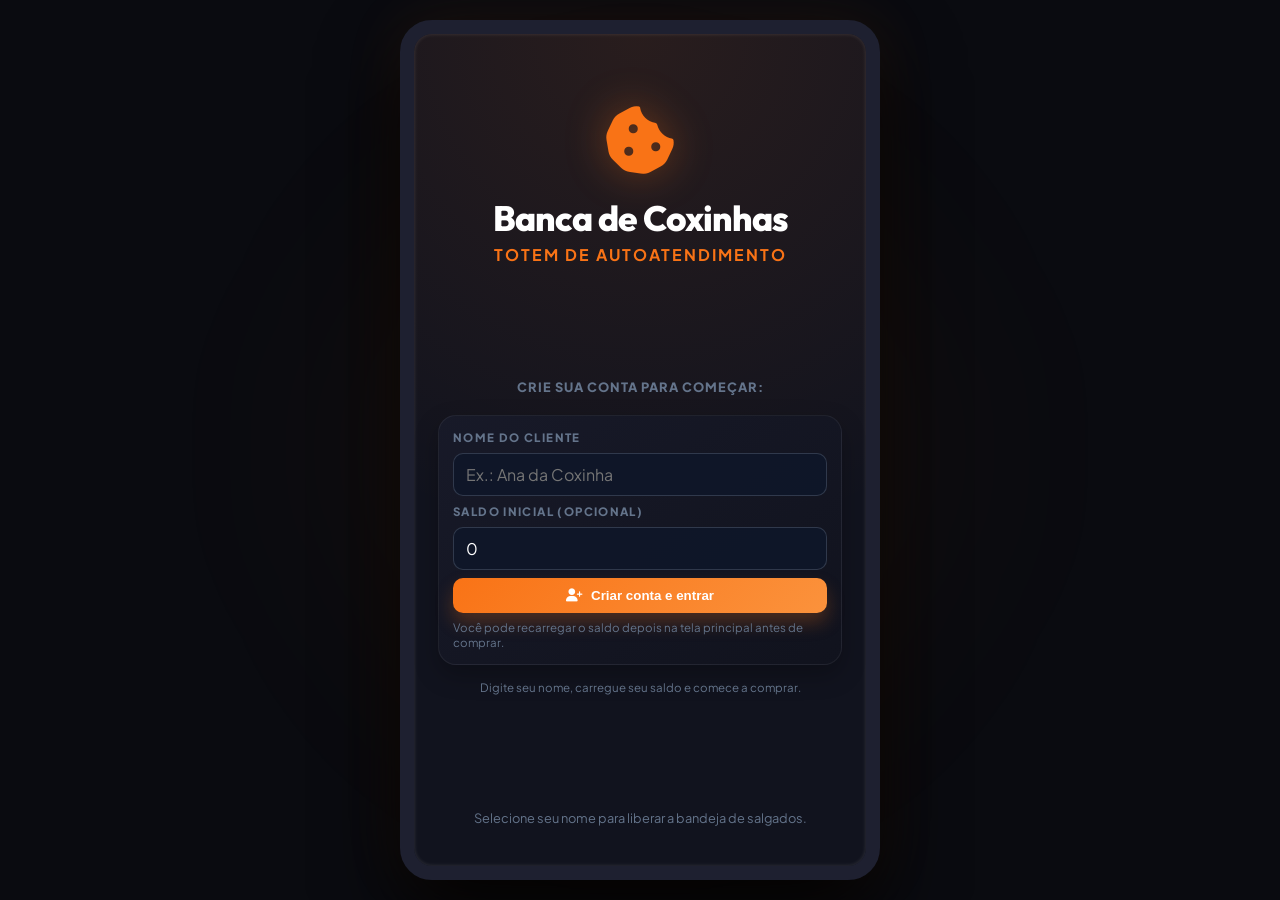
==== target/classes/static/index.html @ 480f500a "first commit" ====
<!DOCTYPE html>
<html lang="pt-BR">
<head>
    <meta charset="UTF-8">
    <meta name="viewport" content="width=device-width, initial-scale=1.0, maximum-scale=1.0, user-scalable=no">
    <title>Totem de Autoatendimento - Nota por Coxinha</title>
    <!-- Google Fonts -->
    <link rel="preconnect" href="https://fonts.googleapis.com">
    <link rel="preconnect" href="https://fonts.gstatic.com" crossorigin>
    <link href="https://fonts.googleapis.com/css2?family=Outfit:wght@400;600;700;800&family=Plus+Jakarta+Sans:wght@400;600;700;800&display=swap" rel="stylesheet">
    <!-- FontAwesome for Icons -->
    <link rel="stylesheet" href="https://cdnjs.cloudflare.com/ajax/libs/font-awesome/6.4.0/css/all.min.css">
    <!-- Custom Style Sheet -->
    <link rel="stylesheet" href="style.css">
</head>
<body>
    <!-- Background Ambient glow -->
    <div class="kiosk-ambient-glow"></div>

    <!-- MAIN KIOSK TERMINAL (TOTEM) -->
    <div class="kiosk-terminal">
        
        <!-- SCREEN 1: WELCOME & PROFILE LOGIN -->
        <div id="screen-welcome" class="kiosk-screen active">
            <div class="welcome-header">
                <i class="fa-solid fa-cookie-bite welcome-logo"></i>
                <h1>Banca de Coxinhas</h1>
                <p>Totem de Autoatendimento</p>
            </div>
            
            <div class="welcome-body">
                <p class="section-title">CRIE SUA CONTA PARA COMEÇAR:</p>
                <div class="welcome-card register-card">
                    <label for="cliente-nome">Nome do cliente</label>
                    <input id="cliente-nome" type="text" class="welcome-input" placeholder="Ex.: Ana da Coxinha" autocomplete="off">

                    <label for="cliente-saldo-inicial">Saldo inicial (opcional)</label>
                    <input id="cliente-saldo-inicial" type="number" min="0" step="0.01" class="welcome-input" value="0">

                    <button id="btn-cadastrar-cliente" class="btn-primary" onclick="cadastrarCliente()">
                        <i class="fa-solid fa-user-plus"></i> Criar conta e entrar
                    </button>
                    <p class="helper-text">Você pode recarregar o saldo depois na tela principal antes de comprar.</p>
                </div>

                <p class="helper-text">Digite seu nome, carregue seu saldo e comece a comprar.</p>
            </div>
            
            <div class="welcome-footer">
                <p>Selecione seu nome para liberar a bandeja de salgados.</p>
            </div>
        </div>

        <!-- SCREEN 2: MAIN MENU & CHECKOUT -->
        <div id="screen-menu" class="kiosk-screen">
            <!-- Totem Top Bar -->
            <header class="totem-topbar">
                <div class="totem-user">
                    <i class="fa-solid fa-user-circle avatar-icon"></i>
                    <div class="totem-user-info">
                        <span id="totem-client-name">Carregando...</span>
                        <span class="user-badge">Cliente Identificado</span>
                    </div>
                </div>
                <div class="topbar-actions">
                    <span id="api-status-chip" class="api-status-chip"><i class="fa-solid fa-wifi"></i> API conectando...</span>
                    <span class="mini-badge">Tempo real</span>
                    <button class="btn-logout" onclick="logoutCliente()">
                        <i class="fa-solid fa-right-from-bracket"></i> Sair
                    </button>
                </div>
            </header>

            <!-- Active Balance Widget -->
            <div class="totem-balance-card">
                <div class="balance-details">
                    <span class="balance-title">SEU CRÉDITO DISPONÍVEL</span>
                    <div class="balance-value">
                        <span class="currency">R$</span>
                        <span id="totem-client-balance">0,00</span>
                    </div>
                </div>
                <button class="btn-insert-cash" onclick="abrirRecargaModal()">
                    <i class="fa-solid fa-wallet"></i> Inserir Notas
                </button>
            </div>

            <!-- Scrollable Order Menu -->
            <div class="totem-menu-container">
                <div class="menu-tabs">
                    <button class="menu-tab-btn active" onclick="switchKioskSection('menu')">
                        <i class="fa-solid fa-utensils"></i> Cardápio
                    </button>
                    <button class="menu-tab-btn" onclick="switchKioskSection('history')">
                        <i class="fa-solid fa-receipt"></i> Meus Pedidos
                    </button>
                    <button class="menu-tab-btn" onclick="switchKioskSection('audit')">
                        <i class="fa-solid fa-chart-line"></i> Auditoria
                    </button>
                </div>

                <!-- SECTION A: CARDAPIO (VITRINE) -->
                <div id="kiosk-section-menu" class="kiosk-section active">
                    <div class="strategy-selector-kiosk">
                        <span>Estratégia de Preço:</span>
                        <select id="select-strategy" class="select-premium" onchange="carregarCardapio()">
                            <option value="REGULAR">Preço Normal (Regular)</option>
                            <option value="HAPPY_HOUR">Happy Hour (10% OFF)</option>
                        </select>
                    </div>

                    <div id="coxinhas-list" class="coxinhas-list-kiosk">
                        <!-- Cards das coxinhas dinâmicas -->
                    </div>
                </div>

                <!-- SECTION B: HISTÓRICO DE PEDIDOS ATIVOS (PARA ESTORNO) -->
                <div id="kiosk-section-history" class="kiosk-section">
                    <div class="section-title-wrapper">
                        <h3>Pedidos Efetuados</h3>
                        <p>Toque em "Estornar" para desfazer a operação</p>
                    </div>
                    <div id="historico-pedidos-list" class="kiosk-orders-list">
                        <!-- Pedidos do cliente -->
                    </div>
                    <div id="empty-history" class="empty-state">
                        <i class="fa-solid fa-receipt"></i>
                        <p>Nenhum pedido efetuado por você ainda.</p>
                    </div>
                </div>

                <!-- SECTION C: AUDITORIA GERAL (PARA O PROFESSOR) -->
                <div id="kiosk-section-audit" class="kiosk-section">
                    <div class="audit-subtabs">
                        <button id="subtab-financeiro" class="audit-subtab-btn active" onclick="switchAuditSubtab('financeiro')">
                            Lançamentos Financeiros
                        </button>
                        <button id="subtab-estoque" class="audit-subtab-btn" onclick="switchAuditSubtab('estoque')">
                            Movimentação de Estoque
                        </button>
                    </div>
                    
                    <div id="kiosk-audit-financeiro" class="audit-timeline active">
                        <!-- Timeline financeira -->
                    </div>
                    <div id="kiosk-audit-estoque" class="audit-timeline">
                        <!-- Timeline de estoque -->
                    </div>
                </div>

            </div>
        </div>

    </div>

    <!-- INSERT NOTES MODAL (SELF-SERVICE BILL ACCEPTOR SIMULATOR) -->
    <div id="recarga-modal" class="modal">
        <div class="modal-content glassmorphism">
            <div class="modal-header">
                <h2>Aceitador de Cédulas</h2>
                <span class="close-btn" onclick="fecharRecargaModal()">&times;</span>
            </div>
            <div class="modal-body">
                <p class="modal-instruction">Insira notas físicas no caixa eletrônico para converter em saldo:</p>
                <div class="notes-grid">
                    <button class="note-btn note-2" onclick="inserirNota(2)">R$ 2</button>
                    <button class="note-btn note-5" onclick="inserirNota(5)">R$ 5</button>
                    <button class="note-btn note-10" onclick="inserirNota(10)">R$ 10</button>
                    <button class="note-btn note-20" onclick="inserirNota(20)">R$ 20</button>
                    <button class="note-btn note-50" onclick="inserirNota(50)">R$ 50</button>
                    <button class="note-btn note-100" onclick="inserirNota(100)">R$ 100</button>
                    <button class="note-btn note-200" onclick="inserirNota(200)">R$ 200</button>
                </div>
            </div>
            <div class="modal-footer">
                <p><i class="fa-solid fa-circle-info"></i> O sistema simula a transação e atualiza o saldo na hora.</p>
            </div>
        </div>
    </div>

    <!-- TOAST NOTIFICATIONS -->
    <div id="toast" class="toast"></div>

    <script src="app.js"></script>
</body>
</html>
---- target/classes/static/style.css ----
/* ESTILOS GERAIS */
:root {
    --bg-kiosk: #0a0b10;
    --bg-screen: #11131e;
    --bg-card: #181a29;
    --bg-card-hover: #1f2238;
    --border-color: rgba(255, 255, 255, 0.06);
    
    --text-main: #f8fafc;
    --text-sub: #64748b;
    --text-muted: #475569;
    
    --color-orange: #f97316; /* Amber/Coxinha */
    --color-orange-glow: rgba(249, 115, 22, 0.35);
    --color-green: #10b981; /* Dinheiro/Saldo */
    --color-green-glow: rgba(16, 185, 129, 0.3);
    --color-red: #ef4444; /* Estorno/Cancelar */
    --color-red-glow: rgba(239, 68, 68, 0.35);
    --color-blue: #3b82f6; /* Auditoria */
    
    --font-primary: 'Plus Jakarta Sans', -apple-system, sans-serif;
    --font-display: 'Outfit', -apple-system, sans-serif;
    --transition: all 0.25s cubic-bezier(0.4, 0, 0.2, 1);
}

* {
    margin: 0;
    padding: 0;
    box-sizing: border-box;
    user-select: none;
    -webkit-tap-highlight-color: transparent;
}

body {
    background-color: var(--bg-kiosk);
    color: var(--text-main);
    font-family: var(--font-primary);
    min-height: 100vh;
    display: flex;
    justify-content: center;
    align-items: center;
    overflow: hidden;
    position: relative;
}

/* Ambient glow para simular iluminação de totem */
.kiosk-ambient-glow {
    position: absolute;
    width: 800px;
    height: 800px;
    border-radius: 50%;
    background: radial-gradient(circle, rgba(249, 115, 22, 0.08) 0%, transparent 70%);
    top: 50%;
    left: 50%;
    transform: translate(-50%, -50%);
    z-index: -1;
    filter: blur(80px);
}

/* TOTEM DE AUTOATENDIMENTO (MOCKUP FÍSICO) */
.kiosk-terminal {
    width: 480px;
    height: 860px;
    border-radius: 32px;
    border: 14px solid #1e2030; /* Moldura do totem */
    background-color: var(--bg-screen);
    position: relative;
    box-shadow: 0 35px 80px rgba(0, 0, 0, 0.95), 
                0 0 60px rgba(249, 115, 22, 0.1),
                inset 0 0 4px rgba(255, 255, 255, 0.15);
    overflow: hidden;
    display: flex;
    flex-direction: column;
    z-index: 10;
}

/* Telas do Totem */
.kiosk-screen {
    display: none;
    flex-direction: column;
    width: 100%;
    height: 100%;
    overflow: hidden;
}
.kiosk-screen.active {
    display: flex;
}

/* 1. SCREEN DE BOAS VINDAS (WELCOME) */
#welcome-clients-list {
    max-height: 270px;
    overflow-y: auto;
}

.welcome-card {
    background: linear-gradient(145deg, rgba(24, 26, 41, 0.98), rgba(17, 19, 30, 0.98));
    border: 1px solid var(--border-color);
    border-radius: 18px;
    padding: 14px;
    box-shadow: 0 10px 24px rgba(0, 0, 0, 0.25);
    display: flex;
    flex-direction: column;
    gap: 8px;
    text-align: left;
}

.welcome-card label {
    font-size: 0.72rem;
    text-transform: uppercase;
    letter-spacing: 0.12em;
    color: var(--text-sub);
    font-weight: 800;
}

.welcome-input {
    width: 100%;
    border: 1px solid rgba(148, 163, 184, 0.25);
    background: rgba(15, 23, 42, 0.9);
    color: #fff;
    border-radius: 10px;
    padding: 10px 12px;
    font: inherit;
}

.btn-primary {
    display: inline-flex;
    align-items: center;
    justify-content: center;
    gap: 8px;
    border: none;
    border-radius: 10px;
    background: linear-gradient(135deg, #f97316, #fb923c);
    color: #fff;
    padding: 10px 12px;
    font-weight: 800;
    cursor: pointer;
    box-shadow: 0 10px 18px rgba(249, 115, 22, 0.25);
}

.helper-text {
    color: var(--text-sub);
    font-size: 0.72rem;
    line-height: 1.25;
}

.divider-line {
    color: var(--text-sub);
    font-size: 0.72rem;
    text-transform: uppercase;
    letter-spacing: 0.18em;
}

#screen-welcome {
    justify-content: space-between;
    padding: 40px 24px;
    text-align: center;
    background: radial-gradient(circle at top, rgba(249, 115, 22, 0.1) 0%, transparent 60%);
}
.welcome-header {
    margin-top: 30px;
}
.welcome-logo {
    font-size: 4.5rem;
    color: var(--color-orange);
    filter: drop-shadow(0 0 20px var(--color-orange-glow));
    margin-bottom: 20px;
    animation: pulseLogo 3s infinite alternate;
}
.welcome-header h1 {
    font-family: var(--font-display);
    font-size: 2.2rem;
    font-weight: 800;
    color: #fff;
    letter-spacing: -1px;
}
.welcome-header p {
    font-size: 1rem;
    color: var(--color-orange);
    font-weight: 700;
    letter-spacing: 2px;
    text-transform: uppercase;
    margin-top: 4px;
}
.welcome-body {
    flex: 1;
    display: flex;
    flex-direction: column;
    justify-content: center;
    gap: 16px;
    margin: 40px 0;
}
.section-title {
    font-size: 0.8rem;
    font-weight: 800;
    color: var(--text-sub);
    letter-spacing: 1px;
    margin-bottom: 4px;
}
.welcome-clients {
    display: flex;
    flex-direction: column;
    gap: 12px;
}
.btn-client-select {
    background-color: var(--bg-card);
    border: 1px solid var(--border-color);
    padding: 22px;
    border-radius: 16px;
    color: #fff;
    font-family: var(--font-primary);
    font-size: 1.1rem;
    font-weight: 700;
    cursor: pointer;
    display: flex;
    align-items: center;
    justify-content: space-between;
    box-shadow: 0 4px 10px rgba(0, 0, 0, 0.2);
    transition: var(--transition);
}
.btn-client-select i {
    color: var(--color-orange);
    font-size: 1.25rem;
    transition: var(--transition);
}
.btn-client-select:active {
    transform: scale(0.96);
    background-color: var(--bg-card-hover);
    border-color: var(--color-orange);
}
.btn-client-select:active i {
    transform: translateX(4px);
}
.welcome-footer {
    color: var(--text-sub);
    font-size: 0.8rem;
}

/* 2. MENU PRINCIPAL (SCREEN MENU) */
.topbar-actions {
    display: flex;
    align-items: center;
    gap: 10px;
}

.api-status-chip {
    display: inline-flex;
    align-items: center;
    gap: 6px;
    border-radius: 999px;
    border: 1px solid rgba(148, 163, 184, 0.35);
    padding: 6px 10px;
    font-size: 0.68rem;
    font-weight: 700;
    color: #dbeafe;
    background: rgba(15, 23, 42, 0.9);
}
.api-status-chip.offline {
    color: #fecaca;
    border-color: rgba(248, 113, 113, 0.35);
    background: rgba(127, 29, 29, 0.25);
}

.mini-badge {
    display: inline-flex;
    align-items: center;
    gap: 6px;
    border: 1px solid rgba(148, 163, 184, 0.2);
    border-radius: 999px;
    padding: 4px 8px;
    color: #cbd5e1;
    font-size: 0.62rem;
    font-weight: 700;
    text-transform: uppercase;
    letter-spacing: 0.12em;
    background: rgba(15, 23, 42, 0.85);
}
    justify-content: space-between;
    align-items: center;
    background: rgba(0,0,0,0.1);
}
.totem-user {
    display: flex;
    align-items: center;
    gap: 10px;
}
.avatar-icon {
    font-size: 2.2rem;
    color: var(--color-orange);
}
.totem-user-info {
    display: flex;
    flex-direction: column;
}
.totem-user-info span:first-child {
    font-weight: 700;
    font-size: 1rem;
    color: #fff;
}
.user-badge {
    font-size: 0.65rem;
    font-weight: 700;
    color: var(--color-orange);
    text-transform: uppercase;
}
.btn-logout {
    background: transparent;
    border: 1px solid var(--border-color);
    color: var(--text-sub);
    padding: 6px 12px;
    border-radius: 8px;
    cursor: pointer;
    font-size: 0.75rem;
    font-weight: 700;
    display: flex;
    align-items: center;
    gap: 6px;
    transition: var(--transition);
}
.btn-logout:active {
    background: rgba(239, 68, 68, 0.1);
    color: var(--color-red);
    border-color: var(--color-red);
}

/* CARTÃO DE SALDO (DESTACADO) */
.totem-balance-card {
    background: linear-gradient(135deg, #181a29 0%, #1e1b4b 100%);
    margin: 16px;
    border-radius: 16px;
    padding: 16px;
    display: flex;
    justify-content: space-between;
    align-items: center;
    border: 1px solid var(--border-color);
    box-shadow: 0 8px 20px rgba(0,0,0,0.3);
}
.balance-details {
    display: flex;
    flex-direction: column;
}
.balance-title {
    font-size: 0.65rem;
    font-weight: 800;
    color: var(--text-sub);
    letter-spacing: 0.5px;
}
.balance-value {
    font-family: var(--font-display);
    font-size: 1.8rem;
    font-weight: 800;
    color: var(--color-green);
    filter: drop-shadow(0 0 10px var(--color-green-glow));
    margin-top: 2px;
}
.balance-value .currency {
    font-size: 0.95rem;
    margin-right: 2px;
    vertical-align: super;
}
.btn-insert-cash {
    background: var(--color-green);
    color: #fff;
    border: none;
    padding: 12px 16px;
    border-radius: 10px;
    font-weight: 700;
    font-size: 0.8rem;
    cursor: pointer;
    box-shadow: 0 4px 12px var(--color-green-glow);
    display: flex;
    align-items: center;
    gap: 6px;
    transition: var(--transition);
}
.btn-insert-cash:active {
    transform: scale(0.96);
    background: #059669;
}

/* CONTAINER DO MENU COM TABS */
.totem-menu-container {
    flex: 1;
    display: flex;
    flex-direction: column;
    overflow: hidden;
}
.menu-tabs {
    display: grid;
    grid-template-columns: 1fr 1fr 1fr;
    border-bottom: 1px solid var(--border-color);
    background: rgba(0,0,0,0.15);
}
.menu-tab-btn {
    background: transparent;
    border: none;
    color: var(--text-sub);
    padding: 14px;
    cursor: pointer;
    font-weight: 700;
    font-size: 0.85rem;
    display: flex;
    align-items: center;
    justify-content: center;
    gap: 6px;
    transition: var(--transition);
    border-bottom: 3px solid transparent;
}
.menu-tab-btn.active {
    color: var(--color-orange);
    border-bottom-color: var(--color-orange);
    background: rgba(249, 115, 22, 0.03);
}

/* SECTIONS */
.kiosk-section {
    display: none;
    flex-direction: column;
    flex: 1;
    overflow-y: auto;
    padding: 16px;
}
.kiosk-section.active {
    display: flex;
}

/* Vitrine de Preços */
.strategy-selector-kiosk {
    display: flex;
    justify-content: space-between;
    align-items: center;
    background: rgba(255,255,255,0.02);
    padding: 10px 14px;
    border-radius: 10px;
    border: 1px solid var(--border-color);
    margin-bottom: 14px;
    font-size: 0.8rem;
    font-weight: 700;
}
.select-premium {
    background: #181a29;
    border: 1px solid var(--border-color);
    color: #fff;
    padding: 4px 8px;
    border-radius: 6px;
    font-family: var(--font-primary);
    font-weight: 700;
    outline: none;
    cursor: pointer;
}

/* LISTA DE SALGADOS (TOTEM CARDS) */
.coxinhas-list-kiosk {
    display: flex;
    flex-direction: column;
    gap: 12px;
}
.coxinha-totem-card {
    background-color: var(--bg-card);
    border: 1px solid var(--border-color);
    border-radius: 16px;
    padding: 16px;
    display: flex;
    align-items: center;
    justify-content: space-between;
    transition: var(--transition);
}
.coxinha-card-left {
    display: flex;
    align-items: center;
    gap: 12px;
}
.coxinha-img-circle {
    width: 50px;
    height: 50px;
    border-radius: 12px;
    background: rgba(249, 115, 22, 0.1);
    border: 1px solid rgba(249, 115, 22, 0.2);
    display: flex;
    align-items: center;
    justify-content: center;
    position: relative;
}
.coxinha-img-circle i {
    font-size: 1.4rem;
    color: var(--color-orange);
}
.totem-stock-badge {
    position: absolute;
    top: -6px;
    right: -6px;
    font-size: 0.55rem;
    font-weight: 800;
    padding: 2px 5px;
    border-radius: 5px;
    background: #0f172a;
    color: var(--text-sub);
    border: 1px solid var(--border-color);
}
.totem-stock-badge.low {
    background: var(--color-red-glow);
    color: var(--color-red);
    border-color: rgba(239, 68, 68, 0.25);
}
.coxinha-card-details h3 {
    font-size: 0.95rem;
    font-weight: 700;
    color: #fff;
    text-transform: capitalize;
}
.coxinha-card-details .price {
    font-family: var(--font-display);
    font-size: 1.15rem;
    font-weight: 800;
    color: #fff;
    margin-top: 2px;
}
.coxinha-card-right {
    display: flex;
    align-items: center;
    gap: 8px;
}
.quantity-control {
    display: flex;
    align-items: center;
    background: rgba(0,0,0,0.2);
    border-radius: 8px;
    border: 1px solid var(--border-color);
    padding: 3px;
}
.qty-input {
    width: 30px;
    text-align: center;
    background: transparent;
    border: none;
    color: #fff;
    font-weight: 700;
    font-size: 0.85rem;
    outline: none;
}
.btn-qty {
    background: transparent;
    border: none;
    color: var(--text-sub);
    width: 26px;
    height: 26px;
    display: flex;
    align-items: center;
    justify-content: center;
    font-size: 0.8rem;
    cursor: pointer;
    border-radius: 6px;
    transition: var(--transition);
}
.btn-qty:active {
    background: rgba(255,255,255,0.05);
    color: #fff;
}
.btn-buy-totem {
    background: var(--color-orange);
    color: #fff;
    border: none;
    width: 38px;
    height: 38px;
    border-radius: 8px;
    display: flex;
    align-items: center;
    justify-content: center;
    cursor: pointer;
    box-shadow: 0 4px 10px var(--color-orange-glow);
    transition: var(--transition);
}
.btn-buy-totem:active {
    transform: scale(0.92);
    background: #ea580c;
}
.btn-buy-totem:disabled {
    background: rgba(255,255,255,0.04);
    color: var(--text-muted);
    box-shadow: none;
    cursor: not-allowed;
}

/* HISTORICO DE PEDIDOS (AUTO-CAIXA LIST) */
.section-title-wrapper {
    margin-bottom: 12px;
}
.section-title-wrapper h3 {
    font-size: 1rem;
    font-weight: 700;
    color: #fff;
}
.section-title-wrapper p {
    font-size: 0.72rem;
    color: var(--text-sub);
}
.kiosk-orders-list {
    display: flex;
    flex-direction: column;
    gap: 10px;
}
.kiosk-order-card {
    background: var(--bg-card);
    border: 1px solid var(--border-color);
    padding: 12px;
    border-radius: 12px;
    display: flex;
    justify-content: space-between;
    align-items: center;
}
.kiosk-order-info {
    display: flex;
    flex-direction: column;
    gap: 2px;
}
.kiosk-order-title {
    font-weight: 700;
    font-size: 0.85rem;
    color: #fff;
}
.kiosk-order-meta {
    font-size: 0.68rem;
    color: var(--text-sub);
}
.kiosk-order-right {
    display: flex;
    flex-direction: column;
    align-items: flex-end;
    gap: 6px;
}
.kiosk-order-value {
    font-family: var(--font-display);
    font-weight: 800;
    font-size: 0.95rem;
    color: #fff;
}
.btn-estorno-totem {
    background: transparent;
    border: 1px solid rgba(239, 68, 68, 0.3);
    color: var(--color-red);
    padding: 4px 8px;
    font-size: 0.68rem;
    font-weight: 700;
    border-radius: 6px;
    cursor: pointer;
    transition: var(--transition);
}
.btn-estorno-totem:active {
    background: var(--color-red-glow);
}

.empty-state {
    display: flex;
    flex-direction: column;
    align-items: center;
    justify-content: center;
    gap: 10px;
    padding: 60px 0;
    color: var(--text-sub);
    text-align: center;
}
.empty-state i {
    font-size: 2.2rem;
    color: var(--text-muted);
}
.empty-state p {
    font-size: 0.8rem;
    max-width: 240px;
    line-height: 1.4;
}

.welcome-empty-state {
    border: 1px dashed rgba(148, 163, 184, 0.25);
    border-radius: 18px;
    padding: 18px;
    background: rgba(15, 23, 42, 0.35);
    background: rgba(0,0,0,0.2);
    padding: 4px;
    border-radius: 8px;
    border: 1px solid var(--border-color);
    margin-bottom: 12px;
}
.audit-subtab-btn {
    background: transparent;
    border: none;
    color: var(--text-sub);
    padding: 6px;
    font-size: 0.72rem;
    font-weight: 700;
    border-radius: 6px;
    cursor: pointer;
    transition: var(--transition);
}
.audit-subtab-btn.active {
    background: var(--bg-card);
    color: #fff;
}
.audit-timeline {
    display: none;
    flex-direction: column;
    gap: 8px;
}
.audit-timeline.active {
    display: flex;
}
.timeline-item {
    background: rgba(255, 255, 255, 0.01);
    border: 1px solid rgba(255, 255, 255, 0.02);
    padding: 10px 12px;
    border-radius: 8px;
    display: flex;
    justify-content: space-between;
    align-items: center;
    font-size: 0.75rem;
}
.timeline-left {
    display: flex;
    flex-direction: column;
    gap: 1px;
}
.timeline-title {
    font-weight: 700;
    color: #fff;
}
.timeline-time {
    font-size: 0.65rem;
    color: var(--text-sub);
}
.timeline-value {
    font-family: var(--font-display);
    font-weight: 800;
}
.text-success { color: var(--color-green); }
.text-danger { color: var(--color-red); }

/* ACEITADOR DE CÉDULAS MODAL (BOTTOM SHEET EFFECT) */
.modal {
    display: none;
    position: absolute;
    z-index: 100;
    left: 0;
    top: 0;
    width: 100%;
    height: 100%;
    background-color: rgba(0, 0, 0, 0.7);
    backdrop-filter: blur(4px);
    align-items: flex-end; /* Slide up bottom sheet */
}
.modal-content {
    background-color: #10111a;
    border-top: 1px solid var(--border-color);
    border-top-left-radius: 24px;
    border-top-right-radius: 24px;
    width: 100%;
    padding: 20px 20px 30px 20px;
    box-shadow: 0 -8px 30px rgba(0, 0, 0, 0.5);
    animation: slideUp 0.3s cubic-bezier(0.16, 1, 0.3, 1);
}
.modal-header {
    display: flex;
    justify-content: space-between;
    align-items: center;
    margin-bottom: 12px;
}
.modal-header h2 {
    font-family: var(--font-display);
    font-size: 1.15rem;
    color: #fff;
}
.close-btn {
    font-size: 1.3rem;
    color: var(--text-sub);
    cursor: pointer;
}
.modal-instruction {
    font-size: 0.75rem;
    color: var(--text-sub);
    margin-bottom: 16px;
}
.notes-grid {
    display: grid;
    grid-template-columns: repeat(2, 1fr);
    gap: 8px;
}
.note-btn {
    padding: 12px;
    font-family: var(--font-display);
    font-size: 1rem;
    font-weight: 800;
    border-radius: 10px;
    border: none;
    cursor: pointer;
    color: #fff;
    text-shadow: 0 1px 3px rgba(0, 0, 0, 0.4);
    box-shadow: 0 4px 8px rgba(0,0,0,0.2);
    transition: var(--transition);
}
.note-btn:active {
    transform: scale(0.95);
}
.note-2 { background: #334155; }
.note-5 { background: #0284c7; }
.note-10 { background: #dc2626; }
.note-20 { background: #ca8a04; color: #000; text-shadow: none; }
.note-50 { background: #6d28d9; }
.note-100 { background: #047857; }
.note-200 { background: #b45309; }

.modal-footer {
    text-align: center;
    font-size: 0.65rem;
    color: var(--text-sub);
    margin-top: 16px;
    border-top: 1px solid var(--border-color);
    padding-top: 12px;
}

/* NOTIFICATION TOAST */
.toast {
    visibility: hidden;
    background-color: #181a29;
    border: 1px solid var(--border-color);
    color: #fff;
    font-size: 0.8rem;
    font-weight: 700;
    border-radius: 12px;
    padding: 12px 16px;
    position: absolute;
    z-index: 1000;
    bottom: 24px;
    left: 20px;
    right: 20px;
    box-shadow: 0 10px 25px rgba(0, 0, 0, 0.5);
    display: flex;
    align-items: center;
    gap: 8px;
    transform: translateY(15px);
    opacity: 0;
    transition: opacity 0.25s, transform 0.25s;
}
.toast.show {
    visibility: visible;
    opacity: 1;
    transform: translateY(0);
}
.toast.success { border-left: 4px solid var(--color-green); }
.toast.error { border-left: 4px solid var(--color-red); }

/* ANIMATIONS */
@keyframes pulseLogo {
    0% {
        transform: scale(1);
        filter: drop-shadow(0 0 10px var(--color-orange-glow));
    }
    100% {
        transform: scale(1.04);
        filter: drop-shadow(0 0 25px var(--color-orange-glow));
    }
}
@keyframes slideUp {
    from { transform: translateY(100%); }
    to { transform: translateY(0); }
}

/* RESPONSIVIDADE PARA CELULAR (TELA COMPLETA) */
@media (max-width: 480px) {
    body {
        align-items: flex-start;
        background-color: var(--bg-screen);
    }
    .kiosk-terminal {
        width: 100vw;
        height: 100vh;
        border: none;
        border-radius: 0;
        box-shadow: none;
    }
}
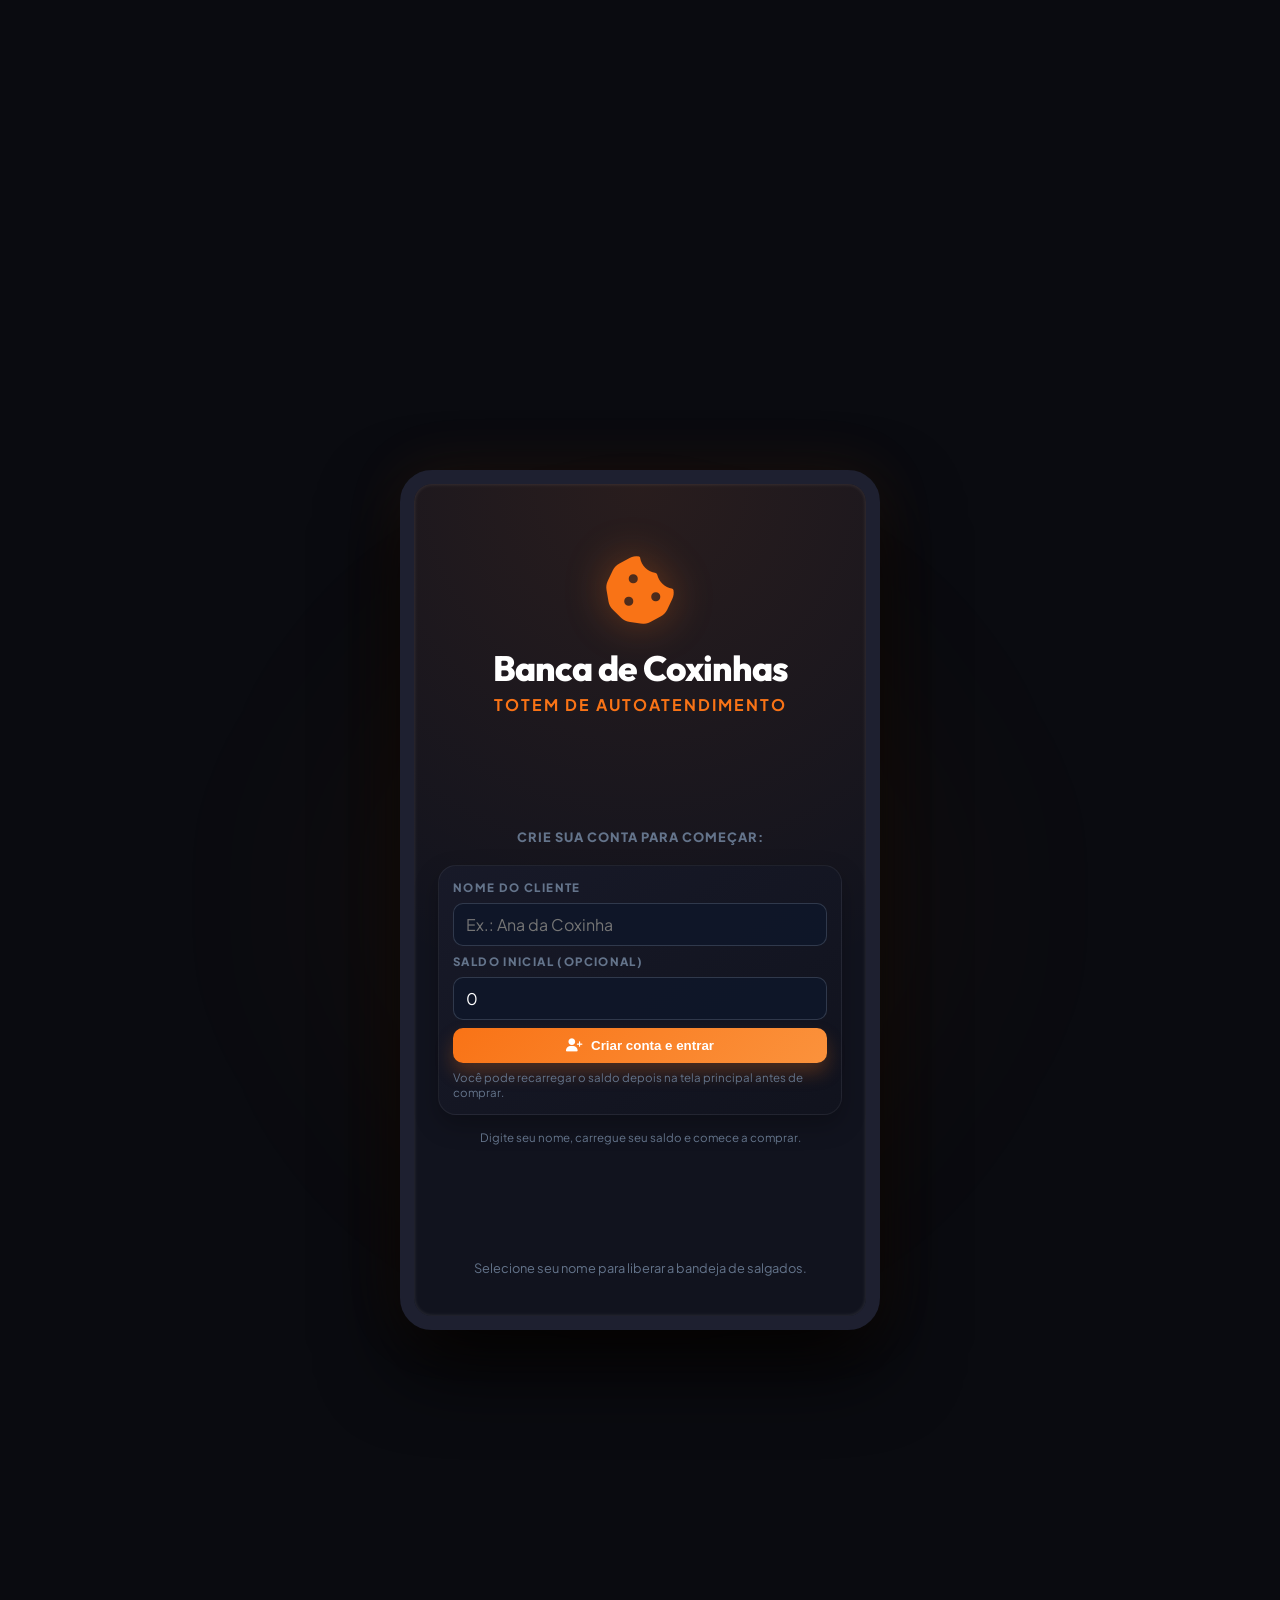
==== commit d86d2e37: "alterações no código e testes finais" ====
--- a/target/classes/static/index.html
+++ b/target/classes/static/index.html
@@ -1,5 +1,6 @@
 <!DOCTYPE html>
 <html lang="pt-BR">
+
 <head>
     <meta charset="UTF-8">
     <meta name="viewport" content="width=device-width, initial-scale=1.0, maximum-scale=1.0, user-scalable=no">
@@ -13,6 +14,7 @@
     <!-- Custom Style Sheet -->
     <link rel="stylesheet" href="style.css">
 </head>
+
 <body>
     <!-- Background Ambient glow -->
     <div class="kiosk-ambient-glow"></div>
--- a/target/classes/static/style.css
+++ b/target/classes/static/style.css
@@ -35,7 +35,7 @@
     background-color: var(--bg-kiosk);
     color: var(--text-main);
     font-family: var(--font-primary);
-    min-height: 100vh;
+    min-height: 200vh;
     display: flex;
     justify-content: center;
     align-items: center;
@@ -273,7 +273,6 @@
     text-transform: uppercase;
     letter-spacing: 0.12em;
     background: rgba(15, 23, 42, 0.85);
-}
     justify-content: space-between;
     align-items: center;
     background: rgba(0,0,0,0.1);
@@ -289,7 +288,7 @@
 }
 .totem-user-info {
     display: flex;
-    flex-direction: column;
+    flex-direction: row;
 }
 .totem-user-info span:first-child {
     font-weight: 700;
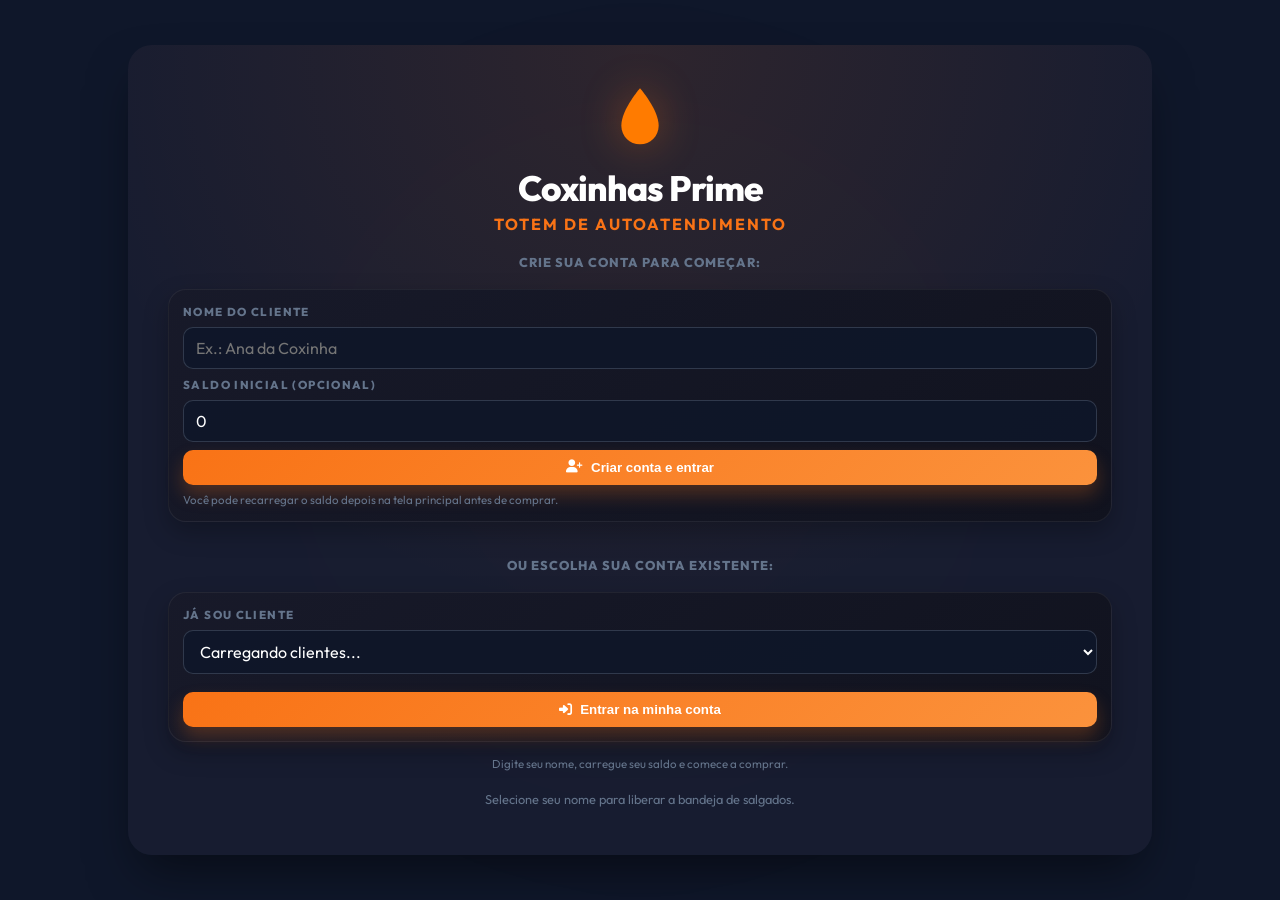
==== commit f2c82881: "Alterações de erros e solução dos problemas." ====
--- a/target/classes/static/index.html
+++ b/target/classes/static/index.html
@@ -12,7 +12,7 @@
     <!-- FontAwesome for Icons -->
     <link rel="stylesheet" href="https://cdnjs.cloudflare.com/ajax/libs/font-awesome/6.4.0/css/all.min.css">
     <!-- Custom Style Sheet -->
-    <link rel="stylesheet" href="style.css">
+    <link rel="stylesheet" href="style.css?v=5">
 </head>
 
 <body>
@@ -25,12 +25,14 @@
         <!-- SCREEN 1: WELCOME & PROFILE LOGIN -->
         <div id="screen-welcome" class="kiosk-screen active">
             <div class="welcome-header">
-                <i class="fa-solid fa-cookie-bite welcome-logo"></i>
-                <h1>Banca de Coxinhas</h1>
+                <svg class="welcome-logo" viewBox="0 0 24 24" fill="currentColor" xmlns="http://www.w3.org/2000/svg" style="width: 64px; height: 64px; color: #ff7b00; margin-bottom: 15px;">
+                    <path d="M12 2C12 2 5 10 5 16C5 19.866 8.134 23 12 23C15.866 23 19 19.866 19 16C19 10 12 2 12 2Z"/>
+                </svg>
+                <h1>Coxinhas Prime</h1>
                 <p>Totem de Autoatendimento</p>
             </div>
             
-            <div class="welcome-body">
+           <div class="welcome-body">
                 <p class="section-title">CRIE SUA CONTA PARA COMEÇAR:</p>
                 <div class="welcome-card register-card">
                     <label for="cliente-nome">Nome do cliente</label>
@@ -45,6 +47,17 @@
                     <p class="helper-text">Você pode recarregar o saldo depois na tela principal antes de comprar.</p>
                 </div>
 
+                <p class="section-title" style="margin-top: 20px;">OU ESCOLHA SUA CONTA EXISTENTE:</p>
+                <div class="welcome-card register-card">
+                    <label for="select-cliente">Já sou cliente</label>
+                    <select id="select-cliente" class="welcome-input">
+                        <option value="">Carregando clientes...</option>
+                    </select>
+                    
+                    <button class="btn-primary" onclick="entrarContaExistente()" style="background-color: #4CAF50; margin-top: 10px;">
+                        <i class="fa-solid fa-right-to-bracket"></i> Entrar na minha conta
+                    </button>
+                </div>
                 <p class="helper-text">Digite seu nome, carregue seu saldo e comece a comprar.</p>
             </div>
             
@@ -183,6 +196,6 @@
     <!-- TOAST NOTIFICATIONS -->
     <div id="toast" class="toast"></div>
 
-    <script src="app.js"></script>
+    <script src="app.js?v=5"></script>
 </body>
 </html>
--- a/target/classes/static/style.css
+++ b/target/classes/static/style.css
@@ -32,18 +32,32 @@
 }
 
 body {
-    background-color: var(--bg-kiosk);
-    color: var(--text-main);
-    font-family: var(--font-primary);
-    min-height: 200vh;
+    margin: 0;
+    padding: 0;
+    min-height: 100vh;
+    width: 100vw;
     display: flex;
     justify-content: center;
     align-items: center;
+    background-color: #0f172a;
+    font-family: 'Outfit', 'Plus Jakarta Sans', sans-serif;
     overflow: hidden;
+}
+
+.kiosk-terminal {
+    width: 100%;
+    max-width: 1024px;
+    height: 90vh;
+    max-height: 850px;
+    background-color: rgba(25, 30, 50, 0.85);
+    border-radius: 24px;
+    box-shadow: 0 25px 50px -12px rgba(0, 0, 0, 0.5);
+    display: flex;
+    flex-direction: column;
     position: relative;
-}
-
-/* Ambient glow para simular iluminação de totem */
+    overflow: hidden;
+}
+
 .kiosk-ambient-glow {
     position: absolute;
     width: 800px;
@@ -57,23 +71,6 @@
     filter: blur(80px);
 }
 
-/* TOTEM DE AUTOATENDIMENTO (MOCKUP FÍSICO) */
-.kiosk-terminal {
-    width: 480px;
-    height: 860px;
-    border-radius: 32px;
-    border: 14px solid #1e2030; /* Moldura do totem */
-    background-color: var(--bg-screen);
-    position: relative;
-    box-shadow: 0 35px 80px rgba(0, 0, 0, 0.95), 
-                0 0 60px rgba(249, 115, 22, 0.1),
-                inset 0 0 4px rgba(255, 255, 255, 0.15);
-    overflow: hidden;
-    display: flex;
-    flex-direction: column;
-    z-index: 10;
-}
-
 /* Telas do Totem */
 .kiosk-screen {
     display: none;
@@ -86,10 +83,62 @@
     display: flex;
 }
 
-/* 1. SCREEN DE BOAS VINDAS (WELCOME) */
-#welcome-clients-list {
-    max-height: 270px;
+/* =========================================
+   1. SCREEN DE BOAS VINDAS (WELCOME) 
+========================================= */
+
+#screen-welcome {
+    justify-content: center;
+    padding: 30px 40px;
+    text-align: center;
+    background: radial-gradient(circle at top, rgba(249, 115, 22, 0.1) 0%, transparent 60%);
     overflow-y: auto;
+}
+
+.welcome-header {
+    margin-bottom: 20px;
+    flex-shrink: 0;
+}
+
+.welcome-logo {
+    font-size: 3.5rem;
+    color: var(--color-orange);
+    filter: drop-shadow(0 0 20px var(--color-orange-glow));
+    margin-bottom: 10px;
+    animation: pulseLogo 3s infinite alternate;
+}
+
+.welcome-header h1 {
+    font-family: var(--font-display);
+    font-size: 2.2rem;
+    font-weight: 800;
+    color: #fff;
+    letter-spacing: -1px;
+}
+
+.welcome-header p {
+    font-size: 1rem;
+    color: var(--color-orange);
+    font-weight: 700;
+    letter-spacing: 2px;
+    text-transform: uppercase;
+    margin-top: 4px;
+}
+
+.welcome-body {
+    width: 100%;
+    display: flex;
+    flex-direction: column;
+    gap: 15px;
+    flex-shrink: 0;
+}
+
+.section-title {
+    font-size: 0.8rem;
+    font-weight: 800;
+    color: var(--text-sub);
+    letter-spacing: 1px;
+    margin-bottom: 4px;
 }
 
 .welcome-card {
@@ -112,7 +161,7 @@
     font-weight: 800;
 }
 
-.welcome-input {
+.welcome-input, select#select-cliente {
     width: 100%;
     border: 1px solid rgba(148, 163, 184, 0.25);
     background: rgba(15, 23, 42, 0.9);
@@ -120,6 +169,9 @@
     border-radius: 10px;
     padding: 10px 12px;
     font: inherit;
+    white-space: nowrap; 
+    overflow: hidden;
+    text-overflow: ellipsis;
 }
 
 .btn-primary {
@@ -143,103 +195,63 @@
     line-height: 1.25;
 }
 
-.divider-line {
-    color: var(--text-sub);
-    font-size: 0.72rem;
+.welcome-footer {
+    color: var(--text-sub);
+    font-size: 0.8rem;
+    margin-top: 20px;
+    padding-bottom: 10px;
+    flex-shrink: 0;
+}
+
+/* =========================================
+   2. MENU PRINCIPAL & BARRA SUPERIOR 
+========================================= */
+
+.totem-topbar {
+    display: flex;
+    justify-content: space-between;
+    align-items: center;
+    padding: 25px 40px;
+    background-color: rgba(0, 0, 0, 0.2);
+    border-bottom: 1px solid rgba(255, 255, 255, 0.05);
+    width: 100%;
+    box-sizing: border-box;
+}
+
+.totem-user {
+    display: flex;
+    align-items: center;
+    gap: 15px;
+}
+
+.avatar-icon {
+    font-size: 45px;
+    color: var(--color-orange);
+}
+
+.totem-user-info {
+    display: flex;
+    flex-direction: column;
+    gap: 4px;
+}
+
+.totem-user-info span:first-child {
+    font-weight: 700;
+    font-size: 1rem;
+    color: #fff;
+}
+
+.user-badge {
+    font-size: 0.65rem;
+    font-weight: 700;
+    color: var(--color-orange);
     text-transform: uppercase;
-    letter-spacing: 0.18em;
-}
-
-#screen-welcome {
-    justify-content: space-between;
-    padding: 40px 24px;
-    text-align: center;
-    background: radial-gradient(circle at top, rgba(249, 115, 22, 0.1) 0%, transparent 60%);
-}
-.welcome-header {
-    margin-top: 30px;
-}
-.welcome-logo {
-    font-size: 4.5rem;
-    color: var(--color-orange);
-    filter: drop-shadow(0 0 20px var(--color-orange-glow));
-    margin-bottom: 20px;
-    animation: pulseLogo 3s infinite alternate;
-}
-.welcome-header h1 {
-    font-family: var(--font-display);
-    font-size: 2.2rem;
-    font-weight: 800;
-    color: #fff;
-    letter-spacing: -1px;
-}
-.welcome-header p {
-    font-size: 1rem;
-    color: var(--color-orange);
-    font-weight: 700;
-    letter-spacing: 2px;
-    text-transform: uppercase;
-    margin-top: 4px;
-}
-.welcome-body {
-    flex: 1;
-    display: flex;
-    flex-direction: column;
-    justify-content: center;
-    gap: 16px;
-    margin: 40px 0;
-}
-.section-title {
-    font-size: 0.8rem;
-    font-weight: 800;
-    color: var(--text-sub);
-    letter-spacing: 1px;
-    margin-bottom: 4px;
-}
-.welcome-clients {
-    display: flex;
-    flex-direction: column;
-    gap: 12px;
-}
-.btn-client-select {
-    background-color: var(--bg-card);
-    border: 1px solid var(--border-color);
-    padding: 22px;
-    border-radius: 16px;
-    color: #fff;
-    font-family: var(--font-primary);
-    font-size: 1.1rem;
-    font-weight: 700;
-    cursor: pointer;
-    display: flex;
-    align-items: center;
-    justify-content: space-between;
-    box-shadow: 0 4px 10px rgba(0, 0, 0, 0.2);
-    transition: var(--transition);
-}
-.btn-client-select i {
-    color: var(--color-orange);
-    font-size: 1.25rem;
-    transition: var(--transition);
-}
-.btn-client-select:active {
-    transform: scale(0.96);
-    background-color: var(--bg-card-hover);
-    border-color: var(--color-orange);
-}
-.btn-client-select:active i {
-    transform: translateX(4px);
-}
-.welcome-footer {
-    color: var(--text-sub);
-    font-size: 0.8rem;
-}
-
-/* 2. MENU PRINCIPAL (SCREEN MENU) */
+}
+
 .topbar-actions {
     display: flex;
     align-items: center;
-    gap: 10px;
+    gap: 20px;
 }
 
 .api-status-chip {
@@ -272,35 +284,9 @@
     font-weight: 700;
     text-transform: uppercase;
     letter-spacing: 0.12em;
-    background: rgba(15, 23, 42, 0.85);
-    justify-content: space-between;
-    align-items: center;
     background: rgba(0,0,0,0.1);
 }
-.totem-user {
-    display: flex;
-    align-items: center;
-    gap: 10px;
-}
-.avatar-icon {
-    font-size: 2.2rem;
-    color: var(--color-orange);
-}
-.totem-user-info {
-    display: flex;
-    flex-direction: row;
-}
-.totem-user-info span:first-child {
-    font-weight: 700;
-    font-size: 1rem;
-    color: #fff;
-}
-.user-badge {
-    font-size: 0.65rem;
-    font-weight: 700;
-    color: var(--color-orange);
-    text-transform: uppercase;
-}
+
 .btn-logout {
     background: transparent;
     border: 1px solid var(--border-color);
@@ -410,7 +396,7 @@
     background: rgba(249, 115, 22, 0.03);
 }
 
-/* SECTIONS */
+/* SECTIONS GERAIS */
 .kiosk-section {
     display: none;
     flex-direction: column;
@@ -434,7 +420,14 @@
     margin-bottom: 14px;
     font-size: 0.8rem;
     font-weight: 700;
-}
+    color: #fff;
+}
+.muted-label {
+    color: var(--text-sub); /* Usa aquele tom de cinza azulado chique do seu tema */
+    font-size: 0.75rem;
+    font-weight: 600;
+}
+
 .select-premium {
     background: #181a29;
     border: 1px solid var(--border-color);
@@ -579,7 +572,7 @@
     cursor: not-allowed;
 }
 
-/* HISTORICO DE PEDIDOS (AUTO-CAIXA LIST) */
+/* HISTORICO DE PEDIDOS */
 .section-title-wrapper {
     margin-bottom: 12px;
 }
@@ -667,17 +660,7 @@
     line-height: 1.4;
 }
 
-.welcome-empty-state {
-    border: 1px dashed rgba(148, 163, 184, 0.25);
-    border-radius: 18px;
-    padding: 18px;
-    background: rgba(15, 23, 42, 0.35);
-    background: rgba(0,0,0,0.2);
-    padding: 4px;
-    border-radius: 8px;
-    border: 1px solid var(--border-color);
-    margin-bottom: 12px;
-}
+/* AUDITORIA */
 .audit-subtab-btn {
     background: transparent;
     border: none;
@@ -731,7 +714,7 @@
 .text-success { color: var(--color-green); }
 .text-danger { color: var(--color-red); }
 
-/* ACEITADOR DE CÉDULAS MODAL (BOTTOM SHEET EFFECT) */
+/* ACEITADOR DE CÉDULAS MODAL */
 .modal {
     display: none;
     position: absolute;
@@ -742,7 +725,7 @@
     height: 100%;
     background-color: rgba(0, 0, 0, 0.7);
     backdrop-filter: blur(4px);
-    align-items: flex-end; /* Slide up bottom sheet */
+    align-items: flex-end; 
 }
 .modal-content {
     background-color: #10111a;
@@ -873,4 +856,4 @@
         border-radius: 0;
         box-shadow: none;
     }
-}
+}
